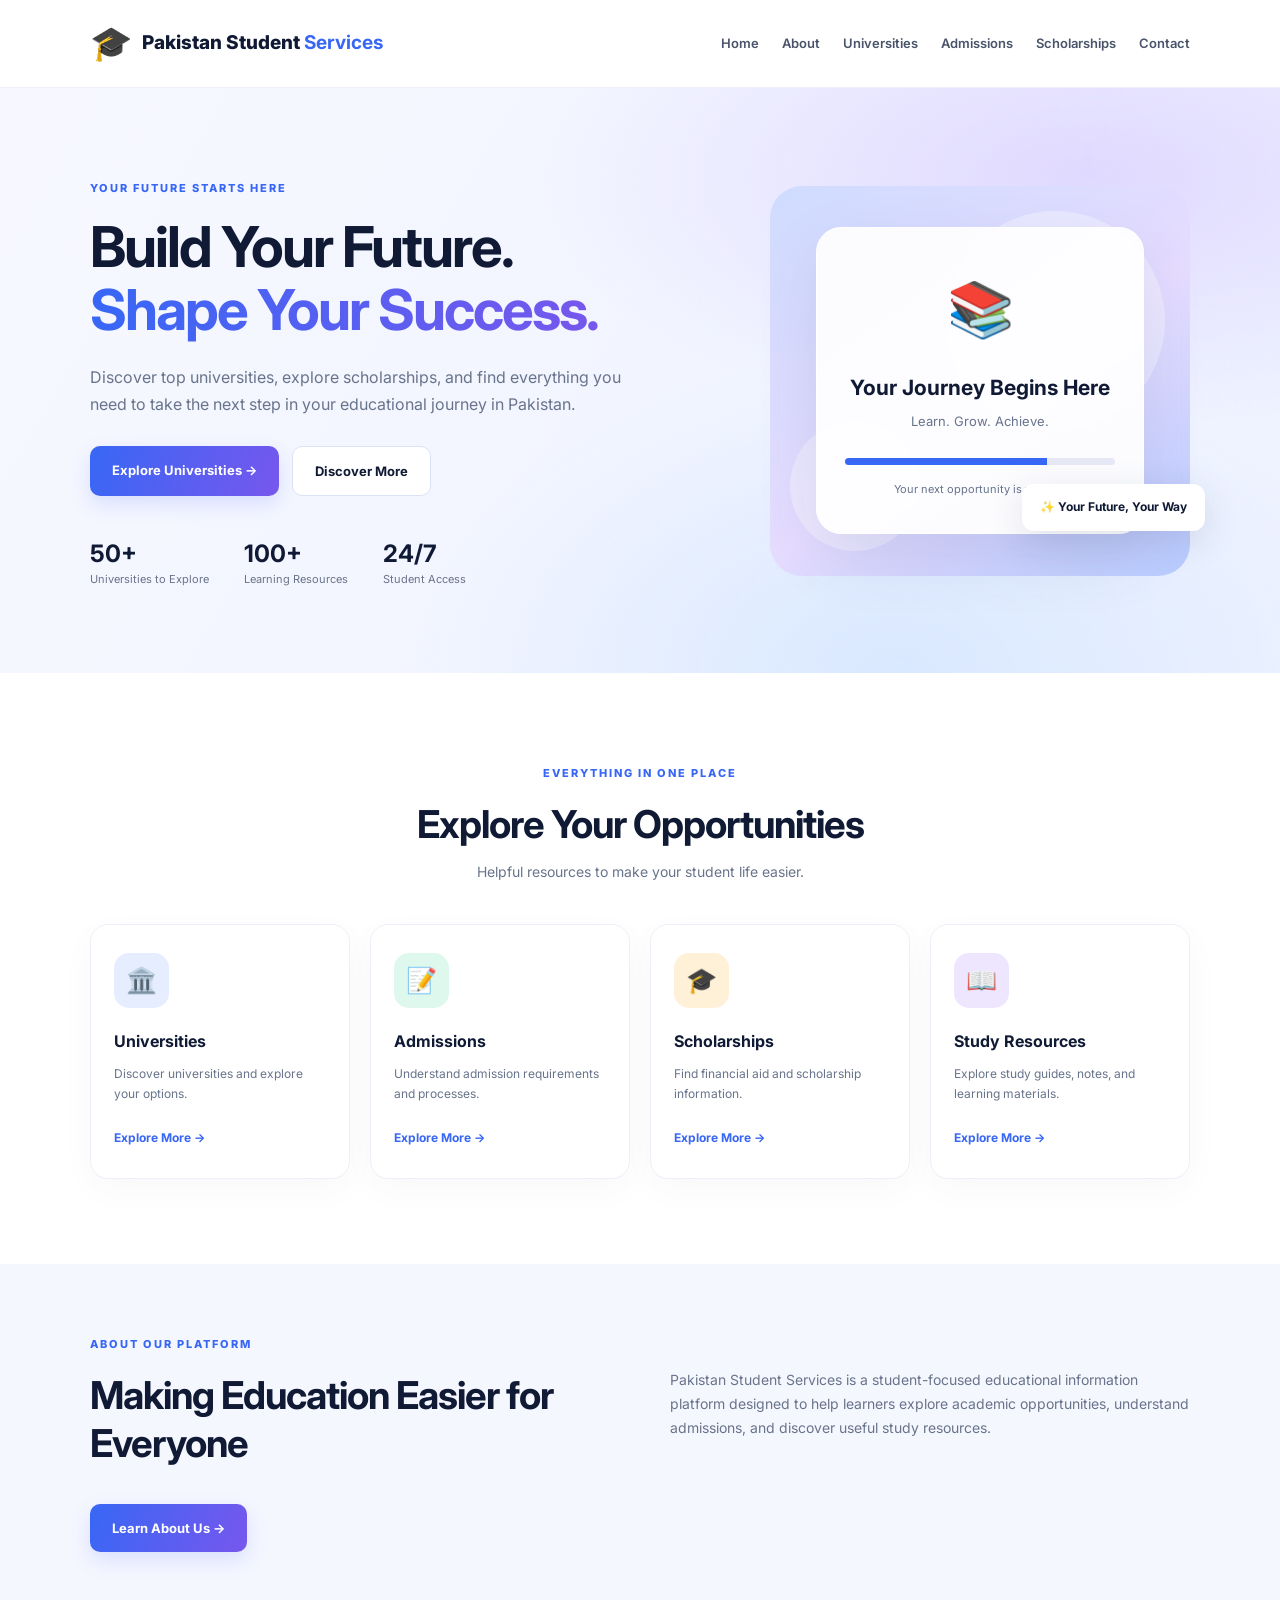
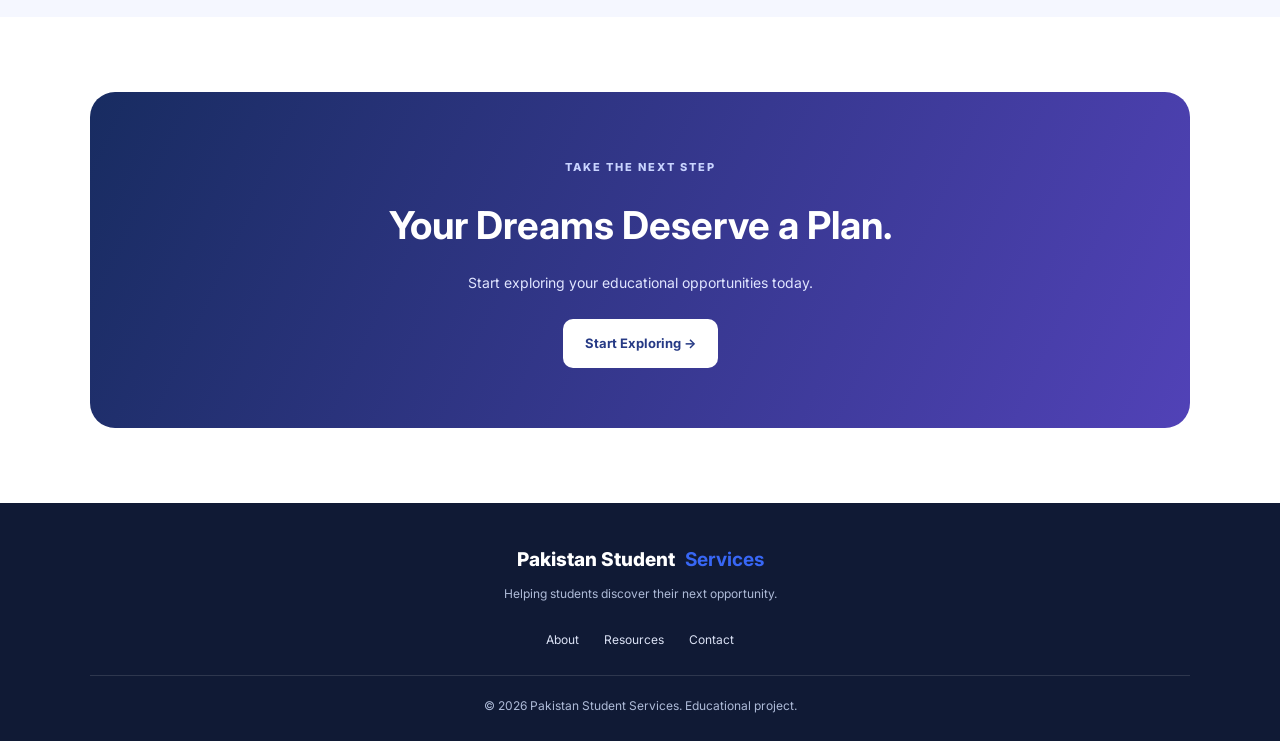
==== index.html @ c0fb6648 "Add files via upload" ====
<!DOCTYPE html>
<html lang="en">
<head>
    <meta charset="UTF-8">
    <meta name="viewport" content="width=device-width, initial-scale=1.0">
    <title>Pakistan Student Services | Your Future Starts Here</title>
    <link rel="stylesheet" href="style.css">
</head>
<body>

    <header class="navbar">
        <a href="index.html" class="logo">
            <span class="logo-icon">🎓</span>
            <span>Pakistan Student <strong>Services</strong></span>
        </a>

        <nav>
            <a href="index.html">Home</a>
            <a href="about.html">About</a>
            <a href="universities.html">Universities</a>
            <a href="admissions.html">Admissions</a>
            <a href="scholarships.html">Scholarships</a>
            <a href="contact.html">Contact</a>
        </nav>
    </header>

    <main>
        <section class="hero">
            <div class="hero-content">
                <span class="tag">YOUR FUTURE STARTS HERE</span>

                <h1>Build Your Future.<br>
                    <span>Shape Your Success.</span>
                </h1>

                <p>
                    Discover top universities, explore scholarships,
                    and find everything you need to take the next
                    step in your educational journey in Pakistan.
                </p>

                <div class="hero-buttons">
                    <a href="universities.html" class="btn-primary">
                        Explore Universities →
                    </a>

                    <a href="about.html" class="btn-secondary">
                        Discover More
                    </a>
                </div>

                <div class="hero-stats">
                    <div>
                        <h3>50+</h3>
                        <p>Universities to Explore</p>
                    </div>
                    <div>
                        <h3>100+</h3>
                        <p>Learning Resources</p>
                    </div>
                    <div>
                        <h3>24/7</h3>
                        <p>Student Access</p>
                    </div>
                </div>
            </div>

            <div class="hero-visual">
                <div class="visual-card">
                    <div class="visual-icon">📚</div>
                    <h3>Your Journey Begins Here</h3>
                    <p>Learn. Grow. Achieve.</p>
                    <div class="progress-line"></div>
                    <p class="visual-note">
                        Your next opportunity is waiting.
                    </p>
                </div>
                <div class="floating-badge">
                    ✨ Your Future, Your Way
                </div>
            </div>
        </section>

        <section class="features">
            <div class="section-heading">
                <span class="tag">EVERYTHING IN ONE PLACE</span>
                <h2>Explore Your Opportunities</h2>
                <p>Helpful resources to make your student life easier.</p>
            </div>

            <div class="feature-grid">
                <a href="universities.html" class="feature-card">
                    <div class="feature-icon blue">🏛️</div>
                    <h3>Universities</h3>
                    <p>Discover universities and explore your options.</p>
                    <span class="card-link">Explore More →</span>
                </a>

                <a href="admissions.html" class="feature-card">
                    <div class="feature-icon green">📝</div>
                    <h3>Admissions</h3>
                    <p>Understand admission requirements and processes.</p>
                    <span class="card-link">Explore More →</span>
                </a>

                <a href="scholarships.html" class="feature-card">
                    <div class="feature-icon orange">🎓</div>
                    <h3>Scholarships</h3>
                    <p>Find financial aid and scholarship information.</p>
                    <span class="card-link">Explore More →</span>
                </a>

                <a href="resources.html" class="feature-card">
                    <div class="feature-icon purple">📖</div>
                    <h3>Study Resources</h3>
                    <p>Explore study guides, notes, and learning materials.</p>
                    <span class="card-link">Explore More →</span>
                </a>
            </div>
        </section>

        <section class="about-section">
            <div>
                <span class="tag">ABOUT OUR PLATFORM</span>
                <h2>Making Education Easier for Everyone</h2>
            </div>

            <p>
                Pakistan Student Services is a student-focused
                educational information platform designed to help
                learners explore academic opportunities, understand
                admissions, and discover useful study resources.
            </p>

            <a href="about.html" class="btn-primary">Learn About Us →</a>
        </section>

        <section class="cta">
            <span class="tag">TAKE THE NEXT STEP</span>
            <h2>Your Dreams Deserve a Plan.</h2>
            <p>Start exploring your educational opportunities today.</p>
            <a href="universities.html" class="btn-light">
                Start Exploring →
            </a>
        </section>
    </main>

    <footer class="footer">
        <a href="index.html" class="logo">
            Pakistan Student <strong>Services</strong>
        </a>

        <p>Helping students discover their next opportunity.</p>

        <div class="footer-links">
            <a href="about.html">About</a>
            <a href="resources.html">Resources</a>
            <a href="contact.html">Contact</a>
        </div>

        <p class="copyright">
            © 2026 Pakistan Student Services. Educational project.
        </p>
    </footer>

</body>
</html>
---- style.css ----
@import url('https://fonts.googleapis.com/css2?family=Inter:wght@400;500;600;700;800&display=swap');

:root {
    --navy: #101a35;
    --blue: #3867f5;
    --purple: #7757ed;
    --text: #26334d;
    --muted: #68748b;
    --light: #f5f7ff;
    --white: #ffffff;
}

* {
    margin: 0;
    padding: 0;
    box-sizing: border-box;
}

html {
    scroll-behavior: smooth;
}

body {
    font-family: 'Inter', Arial, sans-serif;
    background: var(--white);
    color: var(--text);
    line-height: 1.7;
}

a {
    text-decoration: none;
    color: inherit;
}

.navbar {
    min-height: 88px;
    padding: 18px 7%;
    display: flex;
    align-items: center;
    justify-content: space-between;
    gap: 30px;
    background: white;
    border-bottom: 1px solid #edf0f8;
}

.logo {
    display: flex;
    align-items: center;
    gap: 10px;
    color: var(--navy);
    font-size: 19px;
    font-weight: 800;
    line-height: 1.3;
}

.logo strong {
    color: var(--blue);
}

.logo-icon {
    font-size: 34px;
}

.navbar nav {
    display: flex;
    align-items: center;
    gap: 23px;
    flex-wrap: wrap;
}

.navbar nav a {
    color: #49546a;
    font-size: 13px;
    font-weight: 600;
    transition: color 0.25s;
}

.navbar nav a:hover {
    color: var(--blue);
}

.hero {
    padding: 85px 7%;
    display: grid;
    grid-template-columns: 1.2fr 0.8fr;
    align-items: center;
    gap: 50px;
    overflow: hidden;
    background:
        radial-gradient(ellipse at 85% 15%, #e0d9ff 0%, transparent 36%),
        radial-gradient(ellipse at 70% 100%, #d9e8ff 0%, transparent 38%),
        linear-gradient(120deg, #f7f8ff, #edf2ff);
}

.hero-content {
    max-width: 680px;
}

.tag {
    display: inline-block;
    color: var(--blue);
    font-size: 11px;
    font-weight: 800;
    letter-spacing: 2px;
    margin-bottom: 17px;
}

.hero h1 {
    color: var(--navy);
    font-size: clamp(38px, 4.4vw, 64px);
    line-height: 1.13;
    letter-spacing: -2px;
    margin-bottom: 22px;
}

.hero h1 span {
    background: linear-gradient(90deg, var(--blue), var(--purple));
    -webkit-background-clip: text;
    background-clip: text;
    color: transparent;
}

.hero-content > p {
    color: var(--muted);
    font-size: 16px;
    max-width: 570px;
    margin-bottom: 28px;
}

.hero-buttons {
    display: flex;
    flex-wrap: wrap;
    gap: 13px;
    margin-bottom: 42px;
}

.btn-primary,
.btn-secondary,
.btn-light {
    display: inline-block;
    padding: 13px 22px;
    border-radius: 10px;
    font-size: 13px;
    font-weight: 700;
    transition: transform 0.2s, box-shadow 0.2s;
}

.btn-primary {
    color: white;
    background: linear-gradient(110deg, var(--blue), var(--purple));
    box-shadow: 0 8px 20px #496af52b;
}

.btn-secondary {
    color: var(--navy);
    background: white;
    border: 1px solid #dce2f5;
}

.btn-primary:hover,
.btn-secondary:hover,
.btn-light:hover {
    transform: translateY(-3px);
}

.hero-stats {
    display: flex;
    flex-wrap: wrap;
    gap: 35px;
}

.hero-stats h3 {
    color: var(--navy);
    font-size: 24px;
    line-height: 1.3;
}

.hero-stats p {
    color: var(--muted);
    font-size: 11px;
}

.hero-visual {
    min-height: 390px;
    position: relative;
    display: flex;
    align-items: center;
    justify-content: center;
    border-radius: 32px;
    background: linear-gradient(145deg, #cfdcff, #e6dcff 55%, #b8ccff);
}

.hero-visual::before,
.hero-visual::after {
    content: "";
    position: absolute;
    border-radius: 50%;
    background: #ffffff55;
}

.hero-visual::before {
    width: 220px;
    height: 220px;
    top: 25px;
    right: 25px;
}

.hero-visual::after {
    width: 130px;
    height: 130px;
    bottom: 25px;
    left: 20px;
}

.visual-card {
    position: relative;
    z-index: 1;
    width: 78%;
    padding: 35px 28px;
    text-align: center;
    background: #ffffffed;
    border: 1px solid #ffffff;
    border-radius: 25px;
    box-shadow: 0 24px 60px #36477e20;
}

.visual-icon {
    font-size: 54px;
    margin-bottom: 15px;
}

.visual-card h3 {
    color: var(--navy);
    font-size: 21px;
    margin-bottom: 5px;
}

.visual-card p {
    color: var(--muted);
    font-size: 13px;
}

.progress-line {
    height: 7px;
    margin: 25px 0 15px;
    border-radius: 20px;
    background: linear-gradient(90deg, var(--blue) 75%, #e6e9f5 75%);
}

.visual-card .visual-note {
    font-size: 11px;
}

.floating-badge {
    position: absolute;
    z-index: 2;
    right: -15px;
    bottom: 45px;
    padding: 13px 18px;
    border-radius: 12px;
    background: white;
    color: var(--navy);
    font-size: 12px;
    font-weight: 700;
    box-shadow: 0 10px 35px #26334d20;
}

.features {
    padding: 85px 7%;
}

.section-heading {
    text-align: center;
    margin-bottom: 40px;
}

.section-heading h2,
.about-section h2 {
    color: var(--navy);
    font-size: clamp(28px, 3vw, 39px);
    line-height: 1.25;
    letter-spacing: -1px;
    margin-bottom: 12px;
}

.section-heading p {
    color: var(--muted);
    font-size: 14px;
}

.feature-grid {
    display: grid;
    grid-template-columns: repeat(4, minmax(0, 1fr));
    gap: 20px;
}

.feature-card {
    padding: 28px 23px;
    border: 1px solid #edf0f8;
    border-radius: 18px;
    background: white;
    box-shadow: 0 10px 35px #17265008;
    transition: transform 0.25s, box-shadow 0.25s;
}

.feature-card:hover {
    transform: translateY(-6px);
    box-shadow: 0 18px 40px #17265012;
}

.feature-icon {
    width: 55px;
    height: 55px;
    display: grid;
    place-items: center;
    border-radius: 15px;
    font-size: 25px;
    margin-bottom: 20px;
}

.blue {
    background: #e6edff;
}

.green {
    background: #def8ed;
}

.orange {
    background: #fff0d8;
}

.purple {
    background: #eee6ff;
}

.feature-card h3 {
    color: var(--navy);
    font-size: 16px;
    margin-bottom: 9px;
}

.feature-card p {
    color: var(--muted);
    font-size: 12px;
    margin-bottom: 18px;
}

.card-link {
    color: var(--blue);
    font-size: 12px;
    font-weight: 700;
}

.about-section {
    padding: 65px 7%;
    display: grid;
    grid-template-columns: 1fr 1fr;
    align-items: center;
    gap: 25px 60px;
    background: var(--light);
}

.about-section > p {
    color: var(--muted);
    font-size: 14px;
}

.about-section > .btn-primary {
    justify-self: start;
}

.cta {
    margin: 75px 7%;
    padding: 60px 25px;
    text-align: center;
    border-radius: 25px;
    background: linear-gradient(115deg, #182c61, #5142b7);
    color: white;
}

.cta .tag {
    color: #c9d4ff;
}

.cta h2 {
    font-size: clamp(28px, 3vw, 40px);
    margin-bottom: 12px;
}

.cta p {
    color: #e0e5ff;
    font-size: 14px;
    margin-bottom: 25px;
}

.btn-light {
    background: white;
    color: #263a85;
}

.footer {
    padding: 45px 7% 25px;
    text-align: center;
    background: #101a35;
    color: #dbe2f5;
}

.footer .logo {
    color: white;
    justify-content: center;
    margin-bottom: 12px;
}

.footer > p {
    font-size: 12px;
    color: #aebbd8;
}

.footer-links {
    display: flex;
    justify-content: center;
    gap: 25px;
    flex-wrap: wrap;
    margin: 25px 0;
}

.footer-links a {
    font-size: 12px;
}

.footer-links a:hover {
    color: #9eaeff;
}

.footer .copyright {
    border-top: 1px solid #ffffff20;
    padding-top: 20px;
}

@media (max-width: 1050px) {
    .navbar {
        align-items: flex-start;
        flex-direction: column;
    }

    .navbar nav {
        gap: 15px;
    }

    .hero {
        grid-template-columns: 1fr;
    }

    .hero-visual {
        min-height: 320px;
    }

    .feature-grid {
        grid-template-columns: repeat(2, minmax(0, 1fr));
    }
}

@media (max-width: 600px) {
    .navbar,
    .hero,
    .features,
    .about-section {
        padding-left: 5%;
        padding-right: 5%;
    }

    .navbar nav {
        gap: 10px 15px;
    }

    .hero {
        padding-top: 55px;
        padding-bottom: 55px;
    }

    .hero h1 {
        letter-spacing: -1px;
    }

    .hero-stats {
        gap: 18px;
    }

    .hero-visual {
        min-height: 280px;
    }

    .visual-card {
        padding: 25px 15px;
    }

    .floating-badge {
        right: 5px;
        bottom: 15px;
    }

    .feature-grid,
    .about-section {
        grid-template-columns: 1fr;
    }

    .cta {
        margin: 45px 5%;
        padding: 45px 20px;
    }
}
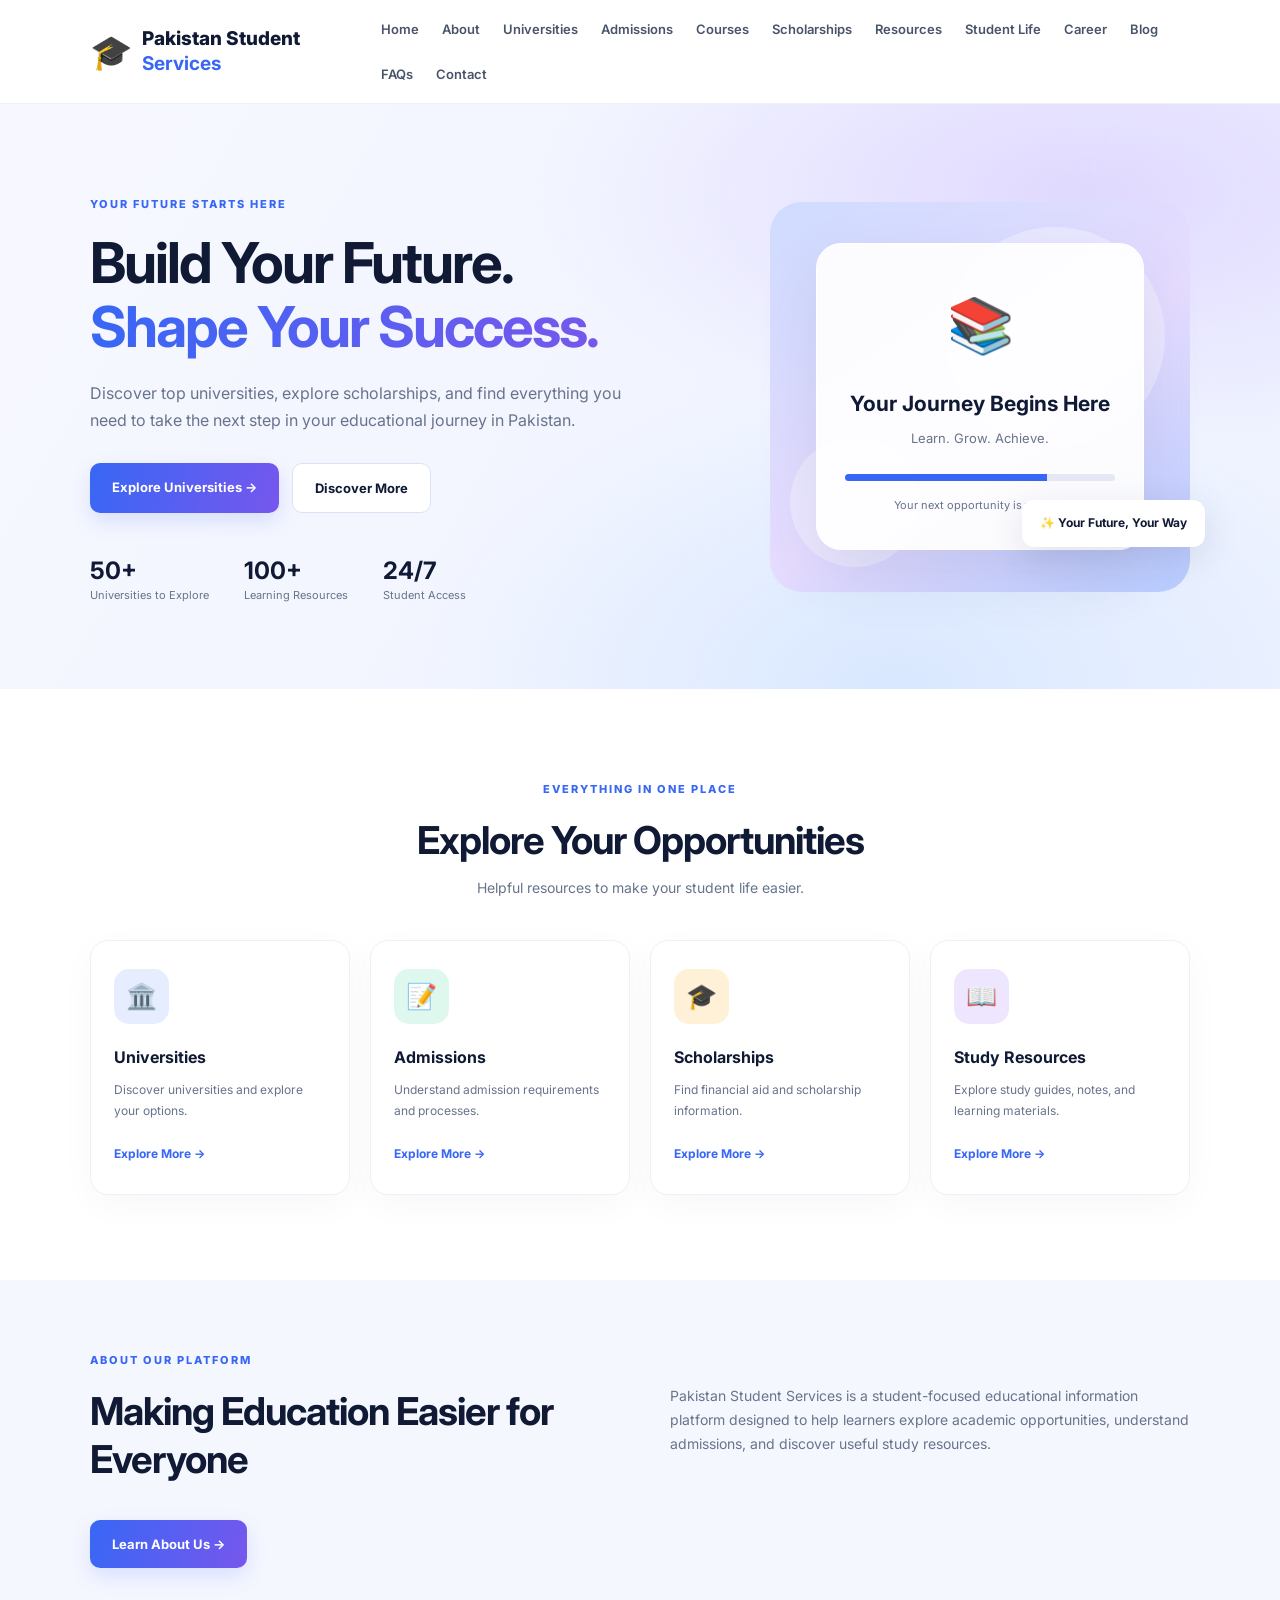
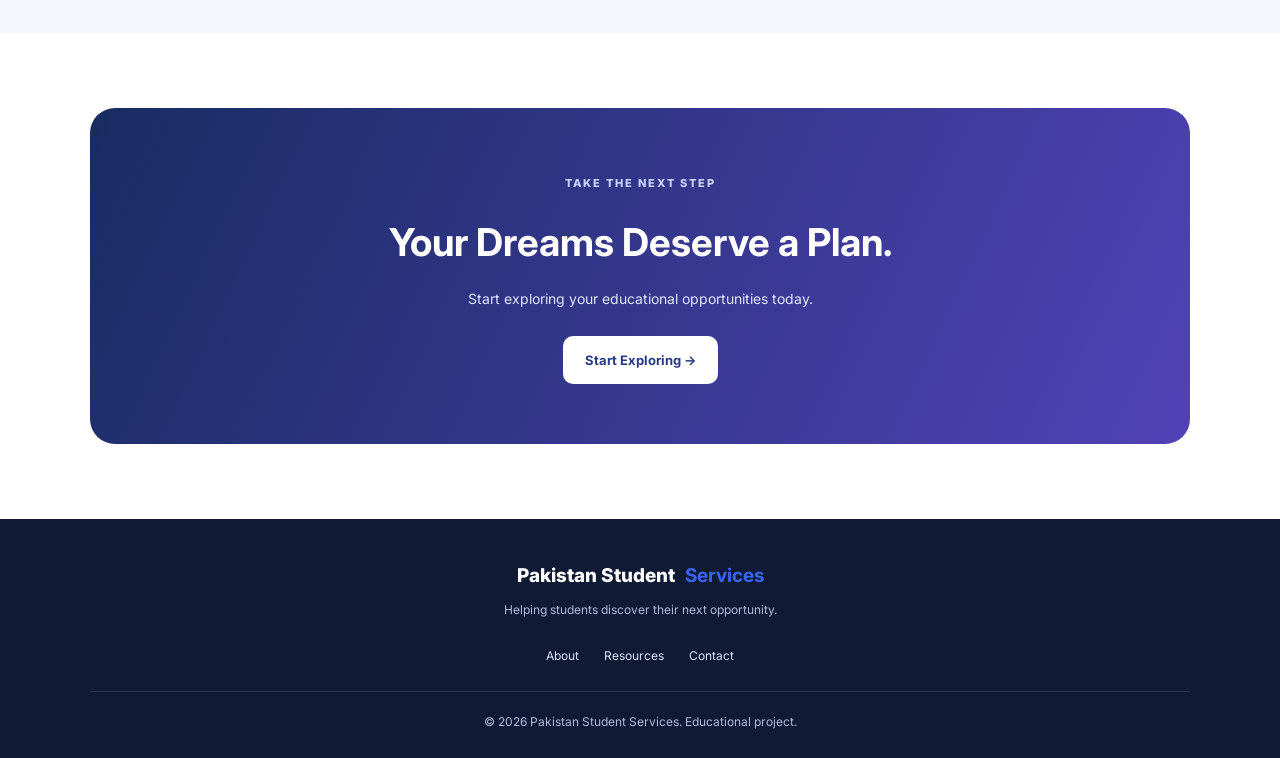
==== commit c054a283: "Update website navigation" ====
--- a/index.html
+++ b/index.html
@@ -15,14 +15,20 @@
             <span>Pakistan Student <strong>Services</strong></span>
         </a>
 
-        <nav>
-            <a href="index.html">Home</a>
-            <a href="about.html">About</a>
-            <a href="universities.html">Universities</a>
-            <a href="admissions.html">Admissions</a>
-            <a href="scholarships.html">Scholarships</a>
-            <a href="contact.html">Contact</a>
-        </nav>
+    <nav>
+        <a href="index.html">Home</a>
+        <a href="about.html">About</a>
+        <a href="universities.html">Universities</a>
+        <a href="admissions.html">Admissions</a>
+        <a href="courses.html">Courses</a>
+        <a href="scholarships.html">Scholarships</a>
+        <a href="resources.html">Resources</a>
+        <a href="student-life.html">Student Life</a>
+        <a href="career.html">Career</a>
+        <a href="blog.html">Blog</a>
+        <a href="faq.html">FAQs</a>
+        <a href="contact.html">Contact</a>
+    </nav>
     </header>
 
     <main>
